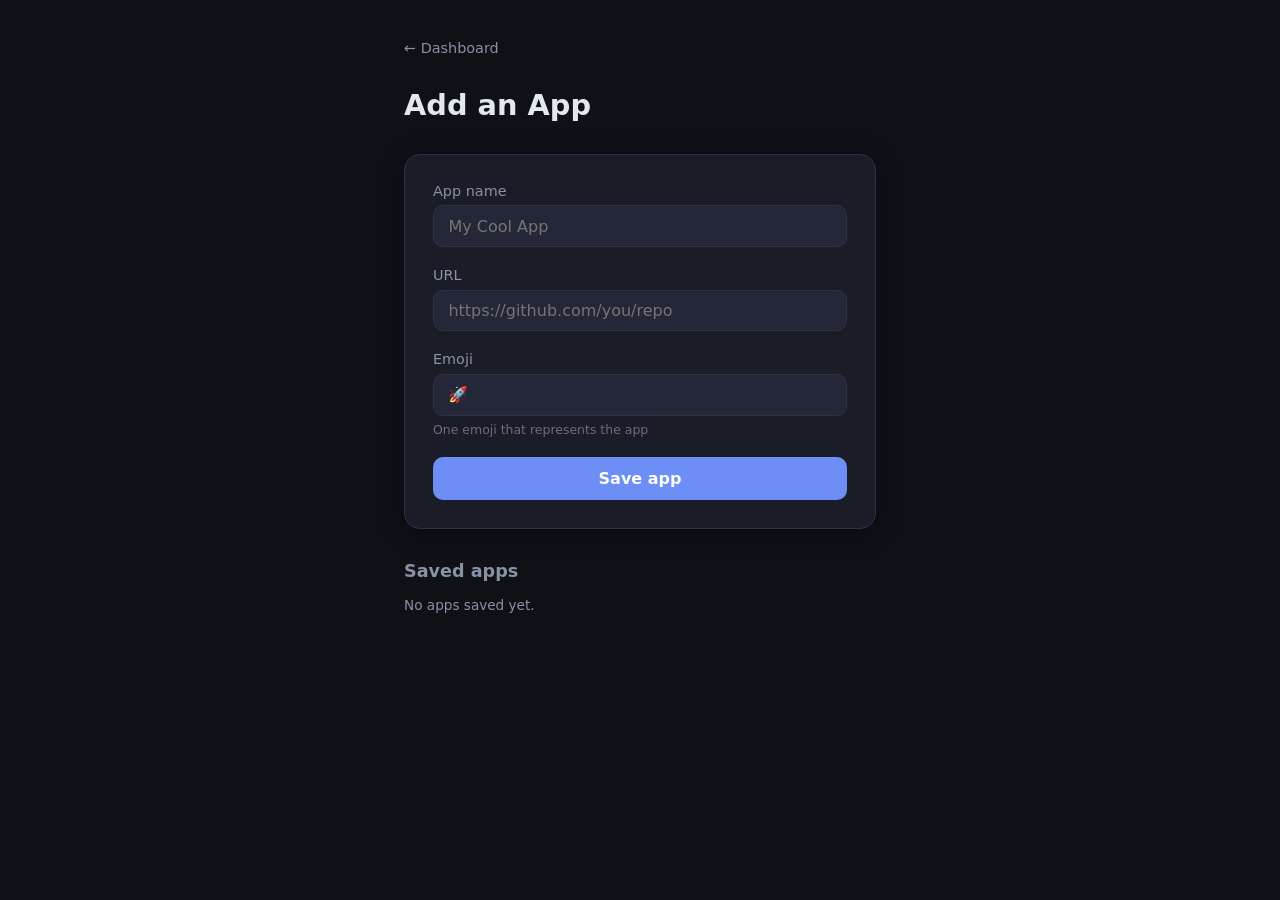
==== add-link.html @ 0bc91162 "feat: initial dashboard with clock, weather, and app grid - Dashboard page (index.html): live clock," ====
<!DOCTYPE html>
<html lang="en">
<head>
  <meta charset="UTF-8" />
  <meta name="viewport" content="width=device-width, initial-scale=1.0" />
  <title>Add App — Dashboard</title>
  <link rel="stylesheet" href="css/style.css" />
</head>
<body>
  <div class="form-page">
    <a href="index.html" class="back-link">← Dashboard</a>

    <h1>Add an App</h1>

    <form id="add-form" class="add-form" novalidate>
      <label class="form-field">
        <span>App name</span>
        <input
          type="text"
          id="field-name"
          placeholder="My Cool App"
          maxlength="40"
          required
          autocomplete="off"
        />
      </label>

      <label class="form-field">
        <span>URL</span>
        <input
          type="url"
          id="field-url"
          placeholder="https://github.com/you/repo"
          required
          autocomplete="off"
        />
      </label>

      <label class="form-field">
        <span>Emoji</span>
        <input
          type="text"
          id="field-emoji"
          placeholder="🚀"
          maxlength="4"
          autocomplete="off"
        />
        <small>One emoji that represents the app</small>
      </label>

      <div id="form-error" class="form-error" hidden></div>

      <button type="submit" class="btn btn--submit">Save app</button>
    </form>

    <section class="manage-section">
      <h2>Saved apps</h2>
      <ul id="saved-list" class="saved-list"></ul>
    </section>
  </div>

  <script type="module" src="js/add-link.js"></script>
</body>
</html>
---- css/style.css ----
/* ===== Reset & base ===== */
*, *::before, *::after { box-sizing: border-box; margin: 0; padding: 0; }

:root {
  --bg:        #0f1117;
  --surface:   #1a1d27;
  --surface2:  #232738;
  --border:    #2e3247;
  --accent:    #6c8ef5;
  --accent2:   #a78bfa;
  --text:      #e2e8f0;
  --text-muted:#8892a4;
  --radius:    16px;
  --radius-sm: 10px;
  --shadow:    0 4px 24px rgba(0,0,0,.4);
  --transition:200ms ease;
}

html, body {
  height: 100%;
  font-family: 'Segoe UI', system-ui, -apple-system, sans-serif;
  background: var(--bg);
  color: var(--text);
}

a { color: var(--accent); text-decoration: none; }
a:hover { text-decoration: underline; }

/* ===== Dashboard layout ===== */
.dashboard {
  min-height: 100vh;
  padding: 2rem;
  display: flex;
  flex-direction: column;
  gap: 2rem;
}

/* ===== Top bar ===== */
.top-bar {
  display: flex;
  align-items: center;
  gap: 1rem;
  flex-wrap: wrap;
}

/* ===== Widget base ===== */
.widget {
  background: var(--surface);
  border: 1px solid var(--border);
  border-radius: var(--radius);
  padding: 1rem 1.5rem;
  box-shadow: var(--shadow);
}

/* ===== Clock widget ===== */
.widget--clock {
  display: flex;
  flex-direction: column;
  min-width: 160px;
}

.clock__time {
  font-size: 2rem;
  font-weight: 700;
  letter-spacing: .05em;
  color: var(--text);
  font-variant-numeric: tabular-nums;
}

.clock__date {
  font-size: .85rem;
  color: var(--text-muted);
  margin-top: .15rem;
}

/* ===== Weather widget ===== */
.widget--weather {
  display: flex;
  align-items: center;
  gap: 1rem;
  min-width: 200px;
}

.weather__icon {
  font-size: 2.5rem;
  line-height: 1;
}

.weather__temp {
  font-size: 1.6rem;
  font-weight: 700;
}

.weather__desc {
  font-size: .85rem;
  color: var(--text-muted);
  text-transform: capitalize;
}

.weather__location {
  font-size: .75rem;
  color: var(--text-muted);
  opacity: .7;
  margin-top: .1rem;
}

/* ===== Add button ===== */
.btn--add {
  margin-left: auto;
  background: var(--accent);
  color: #fff;
  padding: .65rem 1.25rem;
  border-radius: var(--radius-sm);
  font-weight: 600;
  font-size: .9rem;
  border: none;
  cursor: pointer;
  transition: opacity var(--transition), transform var(--transition);
  white-space: nowrap;
}

.btn--add:hover {
  opacity: .85;
  transform: translateY(-1px);
  text-decoration: none;
}

/* ===== Apps grid ===== */
.apps-grid {
  display: grid;
  grid-template-columns: repeat(auto-fill, minmax(160px, 1fr));
  gap: 1.25rem;
}

/* ===== App card ===== */
.app-card {
  background: var(--surface);
  border: 1px solid var(--border);
  border-radius: var(--radius);
  padding: 1.5rem 1rem;
  display: flex;
  flex-direction: column;
  align-items: center;
  gap: .75rem;
  text-align: center;
  cursor: pointer;
  transition: border-color var(--transition), transform var(--transition), box-shadow var(--transition);
  box-shadow: var(--shadow);
  text-decoration: none;
  color: var(--text);
}

.app-card:hover {
  border-color: var(--accent);
  transform: translateY(-4px);
  box-shadow: 0 8px 32px rgba(108,142,245,.25);
  text-decoration: none;
  color: var(--text);
}

.app-card__emoji {
  font-size: 2.5rem;
  line-height: 1;
}

.app-card__name {
  font-size: .9rem;
  font-weight: 600;
  word-break: break-word;
}

/* ===== Empty state ===== */
.empty-state {
  text-align: center;
  color: var(--text-muted);
  margin-top: 4rem;
  font-size: 1rem;
}

/* ===== Form page ===== */
.form-page {
  max-width: 520px;
  margin: 0 auto;
  padding: 2.5rem 1.5rem;
  display: flex;
  flex-direction: column;
  gap: 2rem;
}

.back-link {
  font-size: .9rem;
  color: var(--text-muted);
}

.back-link:hover { color: var(--accent); }

.form-page h1 {
  font-size: 1.8rem;
  font-weight: 700;
}

.add-form {
  background: var(--surface);
  border: 1px solid var(--border);
  border-radius: var(--radius);
  padding: 1.75rem;
  display: flex;
  flex-direction: column;
  gap: 1.25rem;
  box-shadow: var(--shadow);
}

.form-field {
  display: flex;
  flex-direction: column;
  gap: .4rem;
  font-size: .9rem;
  font-weight: 500;
  color: var(--text-muted);
}

.form-field input {
  background: var(--surface2);
  border: 1px solid var(--border);
  border-radius: var(--radius-sm);
  color: var(--text);
  padding: .65rem .9rem;
  font-size: 1rem;
  outline: none;
  transition: border-color var(--transition);
  font-family: inherit;
}

.form-field input:focus {
  border-color: var(--accent);
}

.form-field small {
  font-size: .78rem;
  color: var(--text-muted);
  opacity: .7;
}

.form-error {
  color: #f87171;
  font-size: .85rem;
  background: rgba(248,113,113,.1);
  border-radius: var(--radius-sm);
  padding: .5rem .75rem;
}

.btn--submit {
  background: var(--accent);
  color: #fff;
  padding: .75rem;
  border-radius: var(--radius-sm);
  font-weight: 700;
  font-size: 1rem;
  border: none;
  cursor: pointer;
  transition: opacity var(--transition);
  font-family: inherit;
}

.btn--submit:hover { opacity: .85; }

/* ===== Manage / saved list ===== */
.manage-section h2 {
  font-size: 1.1rem;
  margin-bottom: 1rem;
  color: var(--text-muted);
  font-weight: 600;
}

.saved-list {
  list-style: none;
  display: flex;
  flex-direction: column;
  gap: .6rem;
}

.saved-list__item {
  background: var(--surface);
  border: 1px solid var(--border);
  border-radius: var(--radius-sm);
  padding: .75rem 1rem;
  display: flex;
  align-items: center;
  gap: .75rem;
}

.saved-list__emoji { font-size: 1.3rem; }

.saved-list__name {
  flex: 1;
  font-size: .9rem;
  font-weight: 600;
  overflow: hidden;
  text-overflow: ellipsis;
  white-space: nowrap;
}

.saved-list__url {
  font-size: .75rem;
  color: var(--text-muted);
  overflow: hidden;
  text-overflow: ellipsis;
  white-space: nowrap;
  max-width: 200px;
}

.saved-list__delete {
  background: none;
  border: none;
  cursor: pointer;
  color: var(--text-muted);
  font-size: 1.1rem;
  padding: .2rem .4rem;
  border-radius: 6px;
  transition: color var(--transition), background var(--transition);
  font-family: inherit;
  line-height: 1;
}

.saved-list__delete:hover {
  color: #f87171;
  background: rgba(248,113,113,.1);
}

/* ===== Responsive ===== */
@media (max-width: 600px) {
  .dashboard { padding: 1rem; }
  .top-bar { flex-direction: column; align-items: stretch; }
  .btn--add { margin-left: 0; text-align: center; }
  .clock__time { font-size: 1.6rem; }
}
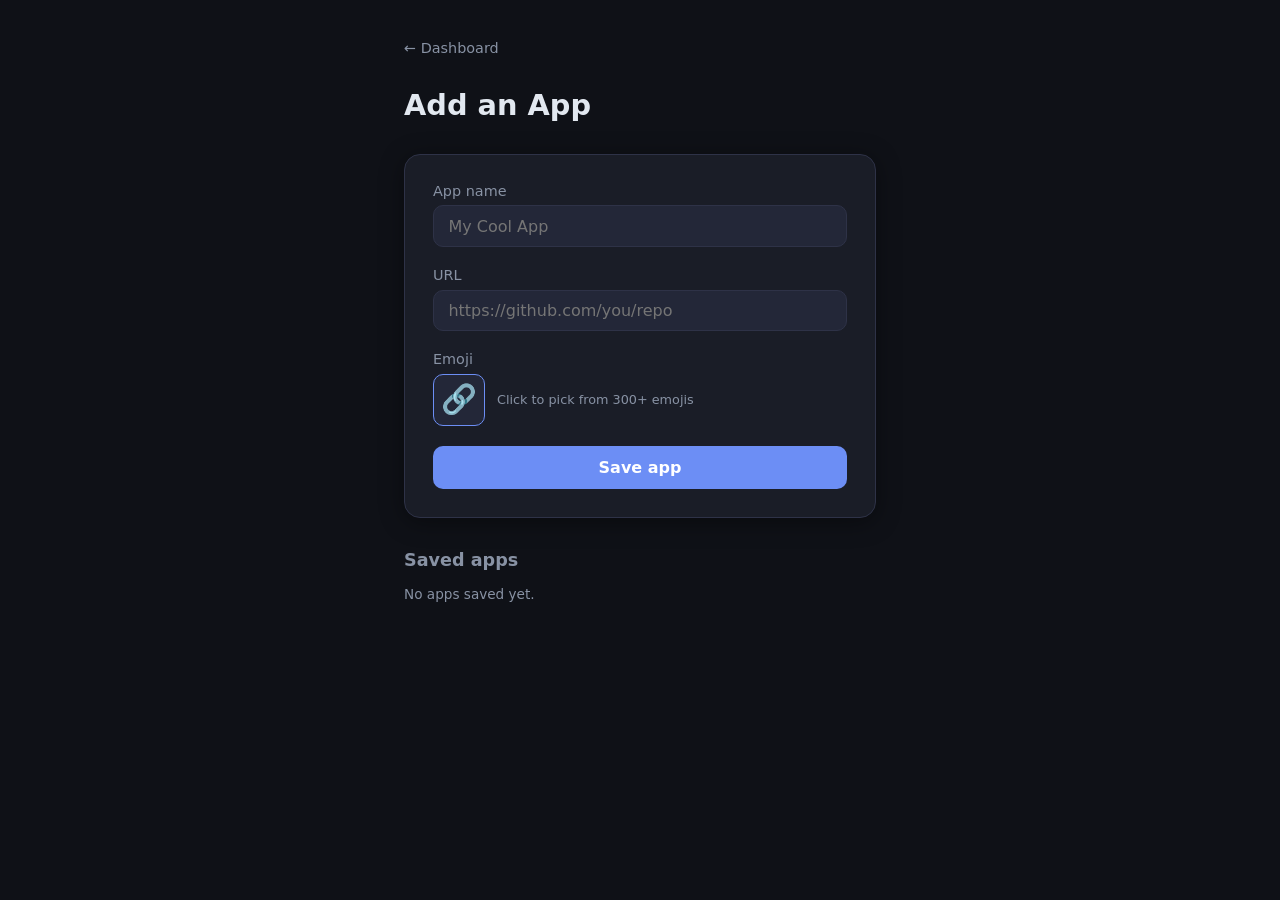
==== commit 3902fc19: "feat: emoji picker (300+) and cross-device sync via JSONBin.io Emoji picker: - New js/emoji-picker.j" ====
--- a/add-link.html
+++ b/add-link.html
@@ -36,17 +36,14 @@
         />
       </label>
 
-      <label class="form-field">
+      <div class="form-field">
         <span>Emoji</span>
-        <input
-          type="text"
-          id="field-emoji"
-          placeholder="🚀"
-          maxlength="4"
-          autocomplete="off"
-        />
-        <small>One emoji that represents the app</small>
-      </label>
+        <div class="emoji-field-row">
+          <button type="button" class="emoji-trigger" id="emoji-trigger">🔗</button>
+          <input type="hidden" id="field-emoji" value="🔗" />
+          <span class="emoji-field-hint">Click to pick from 300+ emojis</span>
+        </div>
+      </div>
 
       <div id="form-error" class="form-error" hidden></div>
 
@@ -59,6 +56,7 @@
     </section>
   </div>
 
+  <script type="module" src="js/emoji-picker.js"></script>
   <script type="module" src="js/add-link.js"></script>
 </body>
 </html>
--- a/css/style.css
+++ b/css/style.css
@@ -327,10 +327,309 @@
   background: rgba(248,113,113,.1);
 }
 
+/* ===== Top-bar actions group ===== */
+.top-bar__actions {
+  margin-left: auto;
+  display: flex;
+  align-items: center;
+  gap: .6rem;
+  flex-wrap: wrap;
+}
+
+.btn--icon {
+  background: var(--surface);
+  border: 1px solid var(--border);
+  color: var(--text);
+  padding: .6rem .8rem;
+  border-radius: var(--radius-sm);
+  font-size: 1.1rem;
+  cursor: pointer;
+  transition: border-color var(--transition), transform var(--transition);
+  line-height: 1;
+}
+
+.btn--icon:hover {
+  border-color: var(--accent);
+  transform: translateY(-1px);
+  text-decoration: none;
+}
+
+/* ===== Sync indicator ===== */
+.sync-indicator {
+  display: flex;
+  align-items: center;
+  gap: .4rem;
+  padding: .45rem .8rem;
+  background: var(--surface);
+  border: 1px solid var(--border);
+  border-radius: var(--radius-sm);
+  font-size: .78rem;
+  color: var(--text-muted);
+  white-space: nowrap;
+}
+
+.sync-indicator__dot {
+  width: 8px;
+  height: 8px;
+  border-radius: 50%;
+  background: var(--border);
+  flex-shrink: 0;
+}
+
+.sync-indicator__dot.dot--ok      { background: #4ade80; }
+.sync-indicator__dot.dot--error   { background: #f87171; }
+.sync-indicator__dot.dot--syncing {
+  background: var(--accent);
+  animation: pulse 1s ease-in-out infinite;
+}
+.sync-indicator__dot.dot--off     { background: var(--border); }
+
+@keyframes pulse {
+  0%, 100% { opacity: 1; }
+  50%       { opacity: .3; }
+}
+
+/* ===== Emoji trigger button ===== */
+.emoji-field-row {
+  display: flex;
+  align-items: center;
+  gap: .75rem;
+}
+
+.emoji-trigger {
+  width: 52px;
+  height: 52px;
+  font-size: 1.8rem;
+  background: var(--surface2);
+  border: 1px solid var(--border);
+  border-radius: var(--radius-sm);
+  cursor: pointer;
+  transition: border-color var(--transition), transform var(--transition);
+  display: flex;
+  align-items: center;
+  justify-content: center;
+  flex-shrink: 0;
+  line-height: 1;
+}
+
+.emoji-trigger:hover,
+.emoji-trigger--selected { border-color: var(--accent); }
+
+.emoji-trigger:hover { transform: scale(1.08); }
+
+.emoji-field-hint {
+  font-size: .8rem;
+  color: var(--text-muted);
+}
+
+/* ===== Emoji modal ===== */
+.emoji-modal {
+  display: none;
+  position: fixed;
+  inset: 0;
+  z-index: 1000;
+  align-items: center;
+  justify-content: center;
+}
+
+.emoji-modal--open { display: flex; }
+
+.emoji-backdrop {
+  position: absolute;
+  inset: 0;
+  background: rgba(0,0,0,.6);
+  backdrop-filter: blur(4px);
+}
+
+.emoji-panel {
+  position: relative;
+  z-index: 1;
+  background: var(--surface);
+  border: 1px solid var(--border);
+  border-radius: var(--radius);
+  box-shadow: 0 8px 48px rgba(0,0,0,.6);
+  width: min(480px, 95vw);
+  max-height: 80vh;
+  display: flex;
+  flex-direction: column;
+  overflow: hidden;
+}
+
+.emoji-panel__header {
+  display: flex;
+  align-items: center;
+  justify-content: space-between;
+  padding: .9rem 1.1rem;
+  border-bottom: 1px solid var(--border);
+  font-weight: 600;
+  font-size: .95rem;
+}
+
+.emoji-panel__close {
+  background: none;
+  border: none;
+  color: var(--text-muted);
+  font-size: 1rem;
+  cursor: pointer;
+  padding: .2rem .4rem;
+  border-radius: 6px;
+  transition: color var(--transition), background var(--transition);
+  font-family: inherit;
+}
+
+.emoji-panel__close:hover {
+  color: var(--text);
+  background: var(--surface2);
+}
+
+.emoji-tabs {
+  display: flex;
+  padding: .5rem .6rem;
+  gap: .25rem;
+  border-bottom: 1px solid var(--border);
+  overflow-x: auto;
+  scrollbar-width: none;
+}
+
+.emoji-tabs::-webkit-scrollbar { display: none; }
+
+.emoji-tab {
+  background: none;
+  border: none;
+  font-size: 1.3rem;
+  padding: .4rem .5rem;
+  border-radius: 8px;
+  cursor: pointer;
+  opacity: .55;
+  transition: opacity var(--transition), background var(--transition);
+  flex-shrink: 0;
+  line-height: 1;
+}
+
+.emoji-tab:hover     { opacity: .85; background: var(--surface2); }
+.emoji-tab--active   { opacity: 1;   background: var(--surface2); }
+
+.emoji-grid {
+  display: grid;
+  grid-template-columns: repeat(auto-fill, minmax(40px, 1fr));
+  gap: 2px;
+  padding: .75rem;
+  overflow-y: auto;
+  flex: 1;
+}
+
+.emoji-btn {
+  background: none;
+  border: none;
+  font-size: 1.5rem;
+  padding: .35rem;
+  border-radius: 8px;
+  cursor: pointer;
+  transition: background var(--transition), transform var(--transition);
+  line-height: 1;
+  text-align: center;
+}
+
+.emoji-btn:hover {
+  background: var(--surface2);
+  transform: scale(1.2);
+}
+
+/* ===== Settings page extras ===== */
+.settings-section {
+  display: flex;
+  flex-direction: column;
+  gap: 1.25rem;
+}
+
+.settings-section__header h2 {
+  font-size: 1.25rem;
+  margin-bottom: .4rem;
+}
+
+.settings-section__desc {
+  font-size: .9rem;
+  color: var(--text-muted);
+  line-height: 1.5;
+}
+
+.settings-callout {
+  background: var(--surface2);
+  border: 1px solid var(--border);
+  border-radius: var(--radius-sm);
+  padding: 1rem 1.25rem;
+  font-size: .85rem;
+  line-height: 1.6;
+  color: var(--text-muted);
+}
+
+.settings-callout strong { color: var(--text); }
+
+.settings-callout ol {
+  margin: .5rem 0 0 1.2rem;
+}
+
+.settings-callout code {
+  background: var(--surface);
+  padding: .1em .35em;
+  border-radius: 4px;
+  font-size: .9em;
+  color: var(--accent2);
+}
+
+.form-row {
+  display: flex;
+  gap: .75rem;
+  flex-wrap: wrap;
+}
+
+.btn--danger {
+  background: rgba(248,113,113,.15);
+  color: #f87171;
+  border: 1px solid rgba(248,113,113,.3);
+  padding: .75rem 1rem;
+  border-radius: var(--radius-sm);
+  font-weight: 600;
+  font-size: .9rem;
+  cursor: pointer;
+  transition: background var(--transition);
+  font-family: inherit;
+}
+
+.btn--danger:hover { background: rgba(248,113,113,.25); }
+
+.sync-feedback {
+  padding: .6rem .9rem;
+  border-radius: var(--radius-sm);
+  font-size: .85rem;
+}
+
+.sync-feedback--ok    { background: rgba(74,222,128,.1);  color: #4ade80; }
+.sync-feedback--error { background: rgba(248,113,113,.1); color: #f87171; }
+.sync-feedback--info  { background: var(--surface2);      color: var(--text-muted); }
+
+.sync-status-card {
+  display: flex;
+  align-items: center;
+  gap: .9rem;
+  background: var(--surface2);
+  border: 1px solid var(--border);
+  border-radius: var(--radius-sm);
+  padding: .85rem 1.1rem;
+  font-size: .9rem;
+}
+
+.sync-status-card__sub {
+  font-size: .78rem;
+  color: var(--text-muted);
+  margin-top: .15rem;
+}
+
 /* ===== Responsive ===== */
 @media (max-width: 600px) {
   .dashboard { padding: 1rem; }
   .top-bar { flex-direction: column; align-items: stretch; }
-  .btn--add { margin-left: 0; text-align: center; }
+  .top-bar__actions { margin-left: 0; }
   .clock__time { font-size: 1.6rem; }
-}
+  .emoji-panel { max-height: 90vh; }
+}
